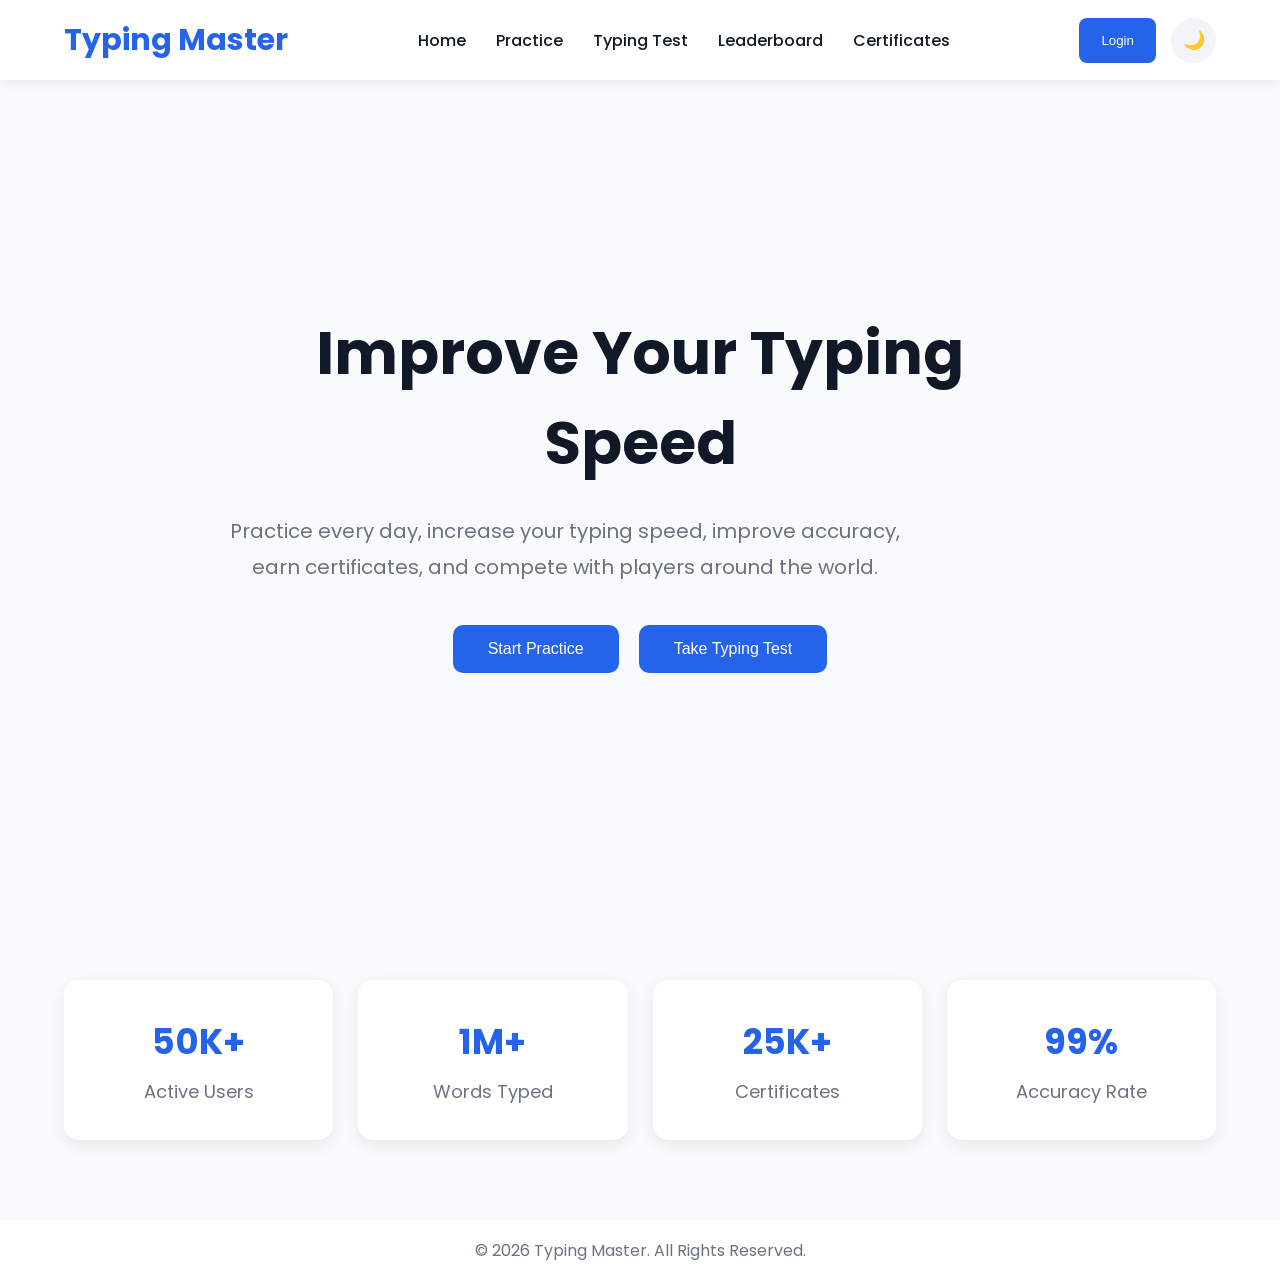
==== frontend/index.html @ 2eed5bc2 "Initial project setup" ====
<!DOCTYPE html>
<html lang="en">

<head>
    <!-- Character Encoding -->
    <meta charset="UTF-8">

    <!-- Responsive Website -->
    <meta name="viewport" content="width=device-width, initial-scale=1.0">

    <!-- Website Title -->
    <title>Typing Master</title>

    <!-- Google Font -->
    <link rel="preconnect" href="https://fonts.googleapis.com">
    <link rel="preconnect" href="https://fonts.gstatic.com" crossorigin>

    <link href="https://fonts.googleapis.com/css2?family=Poppins:wght@300;400;500;600;700&display=swap"
        rel="stylesheet">

    <!-- CSS -->
    <link rel="stylesheet" href="./assets/css/style.css">
</head>

<body>
    <body>
    
        <!-- ================= HEADER START ================= -->
    
        <header>
    
            <nav>
            
                <div class="logo">
                    <h1>Typing Master</h1>
                </div>
            
                <ul class="nav-links">
            
                    <li><a href="#">Home</a></li>
            
                    <li><a href="#">Practice</a></li>
            
                    <li><a href="#">Typing Test</a></li>
            
                    <li><a href="#">Leaderboard</a></li>
            
                    <li><a href="#">Certificates</a></li>
            
                </ul>
            
                <div class="nav-right">
            
                    <button class="login-btn">Login</button>
            
                    <button class="theme-btn">🌙</button>
            
                </div>
            
            </nav>
    
        </header>
    
        <!-- ================= HEADER END ================= -->
    
    
        <!-- ================= MAIN START ================= -->
    
        <main>
        
            <section class="hero">
        
                <div class="hero-content">
        
                    <h1>Improve Your Typing Speed</h1>
        
                    <p>
                        Practice every day, increase your typing speed,
                        improve accuracy, earn certificates, and compete
                        with players around the world.
                    </p>
        
                    <div class="hero-buttons">
        
                        <button class="primary-btn">
                            Start Practice
                        </button>
        
                        <button class="secondary-btn">
                            Take Typing Test
                        </button>
        
                    </div>
        
                </div>
        
            </section>
            <section class="stats">
            
                <div class="card">
            
                    <h2>50K+</h2>
            
                    <p>Active Users</p>
            
                </div>
            
                <div class="card">
            
                    <h2>1M+</h2>
            
                    <p>Words Typed</p>
            
                </div>
            
                <div class="card">
            
                    <h2>25K+</h2>
            
                    <p>Certificates</p>
            
                </div>
            
                <div class="card">
            
                    <h2>99%</h2>
            
                    <p>Accuracy Rate</p>
            
                </div>
            
            </section>
        
        </main>
    
        <!-- ================= MAIN END ================= -->
    
    
        <!-- ================= FOOTER START ================= -->
    
        <footer>
    
            <p>© 2026 Typing Master. All Rights Reserved.</p>
    
        </footer>
    
        <!-- ================= FOOTER END ================= -->
    
    
        <script src="./assets/js/script.js"></script>
    
    </body>

</body>

</html>
---- frontend/assets/css/style.css ----
/* Google Font */
@import url("https://fonts.googleapis.com/css2?family=Poppins:wght@300;400;500;600;700&display=swap");

/* Reset */

* {
    margin: 0;
    padding: 0;
    box-sizing: border-box;
}

/* Variables */

:root {
    --primary: #2563eb;
    --secondary: #1e293b;
    --background: #f8fafc;
    --white: #ffffff;
    --text: #111827;
    --gray: #6b7280;
}

/* Body */

body {
    font-family: "Poppins", sans-serif;
    background: var(--background);
    color: var(--text);
}

/* Navbar */

header {
    background: var(--white);
    box-shadow: 0 2px 10px rgba(0, 0, 0, 0.08);
}

nav {
    width: 90%;
    max-width: 1200px;
    height: 80px;
    margin: auto;

    display: flex;
    justify-content: space-between;
    align-items: center;
}

.logo h1 {
    color: var(--primary);
    font-size: 28px;
}

.nav-links {
    display: flex;
    gap: 30px;
}

.nav-links a {
    text-decoration: none;
    color: var(--text);
    font-weight: 500;
    transition: 0.3s;
}

.nav-links a:hover {
    color: var(--primary);
}

.theme-toggle {
    font-size: 22px;
    cursor: pointer;
}

/* Hero */

.hero {
    min-height: calc(100vh - 140px);

    display: flex;
    flex-direction: column;

    justify-content: center;
    align-items: center;

    text-align: center;

    padding: 20px;
}

.hero h2 {
    font-size: 52px;
    margin-bottom: 20px;
}

.hero p {
    width: 700px;
    max-width: 90%;
    color: var(--gray);
    line-height: 1.8;
    margin-bottom: 40px;
}

.hero-buttons {
    display: flex;
    gap: 20px;
}

.hero-buttons button {
    padding: 15px 35px;
    border: none;
    border-radius: 10px;
    background: var(--primary);
    color: white;
    cursor: pointer;
    font-size: 16px;
    transition: .3s;
}

.hero-buttons button:hover {
    transform: translateY(-5px);
}

/* Footer */

footer {
    height: 60px;

    display: flex;
    justify-content: center;
    align-items: center;

    background: white;
    color: var(--gray);
}   

/* ================= NAVBAR ================= */

header {
    background: white;
    box-shadow: 0 2px 10px rgba(0, 0, 0, .08);
}

nav {
    width: 90%;
    max-width: 1200px;
    margin: auto;

    height: 80px;

    display: flex;
    justify-content: space-between;
    align-items: center;
}

.logo h1 {
    color: #2563EB;
    font-size: 30px;
}

.nav-links {
    display: flex;
    gap: 30px;
    list-style: none;
}

.nav-links a {

    text-decoration: none;
    color: #111827;
    font-weight: 500;

    transition: .3s;
}

.nav-links a:hover {

    color: #2563EB;

}

.nav-right {

    display: flex;
    gap: 15px;

}

.login-btn {

    padding: 10px 22px;

    border: none;

    background: #2563EB;

    color: white;

    border-radius: 8px;

    cursor: pointer;

}

.theme-btn {

    width: 45px;

    height: 45px;

    border: none;

    border-radius: 50%;

    cursor: pointer;

    background: #F1F5F9;

    font-size: 18px;

}

/* ================= HERO ================= */

.hero {

    height: calc(100vh - 80px);

    display: flex;

    justify-content: center;

    align-items: center;

    text-align: center;

    padding: 20px;

}

.hero-content {

    max-width: 850px;

}

.hero h1 {

    font-size: 60px;

    color: #111827;

    margin-bottom: 25px;

}

.hero p {

    font-size: 20px;

    color: #6B7280;

    line-height: 1.8;

    margin-bottom: 40px;

}

.hero-buttons {

    display: flex;

    justify-content: center;

    gap: 20px;

}

.primary-btn {

    background: #2563EB;

    color: white;

    border: none;

    padding: 15px 35px;

    border-radius: 10px;

    cursor: pointer;

    font-size: 17px;

    transition: .3s;

}

.primary-btn:hover {

    transform: translateY(-5px);

}

.secondary-btn {

    background: white;

    color: #2563EB;

    border: 2px solid #2563EB;

    padding: 15px 35px;

    border-radius: 10px;

    cursor: pointer;

    font-size: 17px;

    transition: .3s;

}

.secondary-btn:hover {

    background: #2563EB;

    color: white;

}   

/* ================= STATS ================= */

.stats {

    width: 90%;

    max-width: 1200px;

    margin: 80px auto;

    display: grid;

    grid-template-columns: repeat(4, 1fr);

    gap: 25px;

}

.card {

    background: white;

    padding: 35px;

    border-radius: 15px;

    text-align: center;

    box-shadow: 0 5px 15px rgba(0, 0, 0, .08);

    transition: .3s;

}

.card:hover {

    transform: translateY(-8px);

}

.card h2 {

    color: #2563EB;

    font-size: 35px;

    margin-bottom: 10px;

}

.card p {

    color: #6B7280;

    font-size: 18px;

}
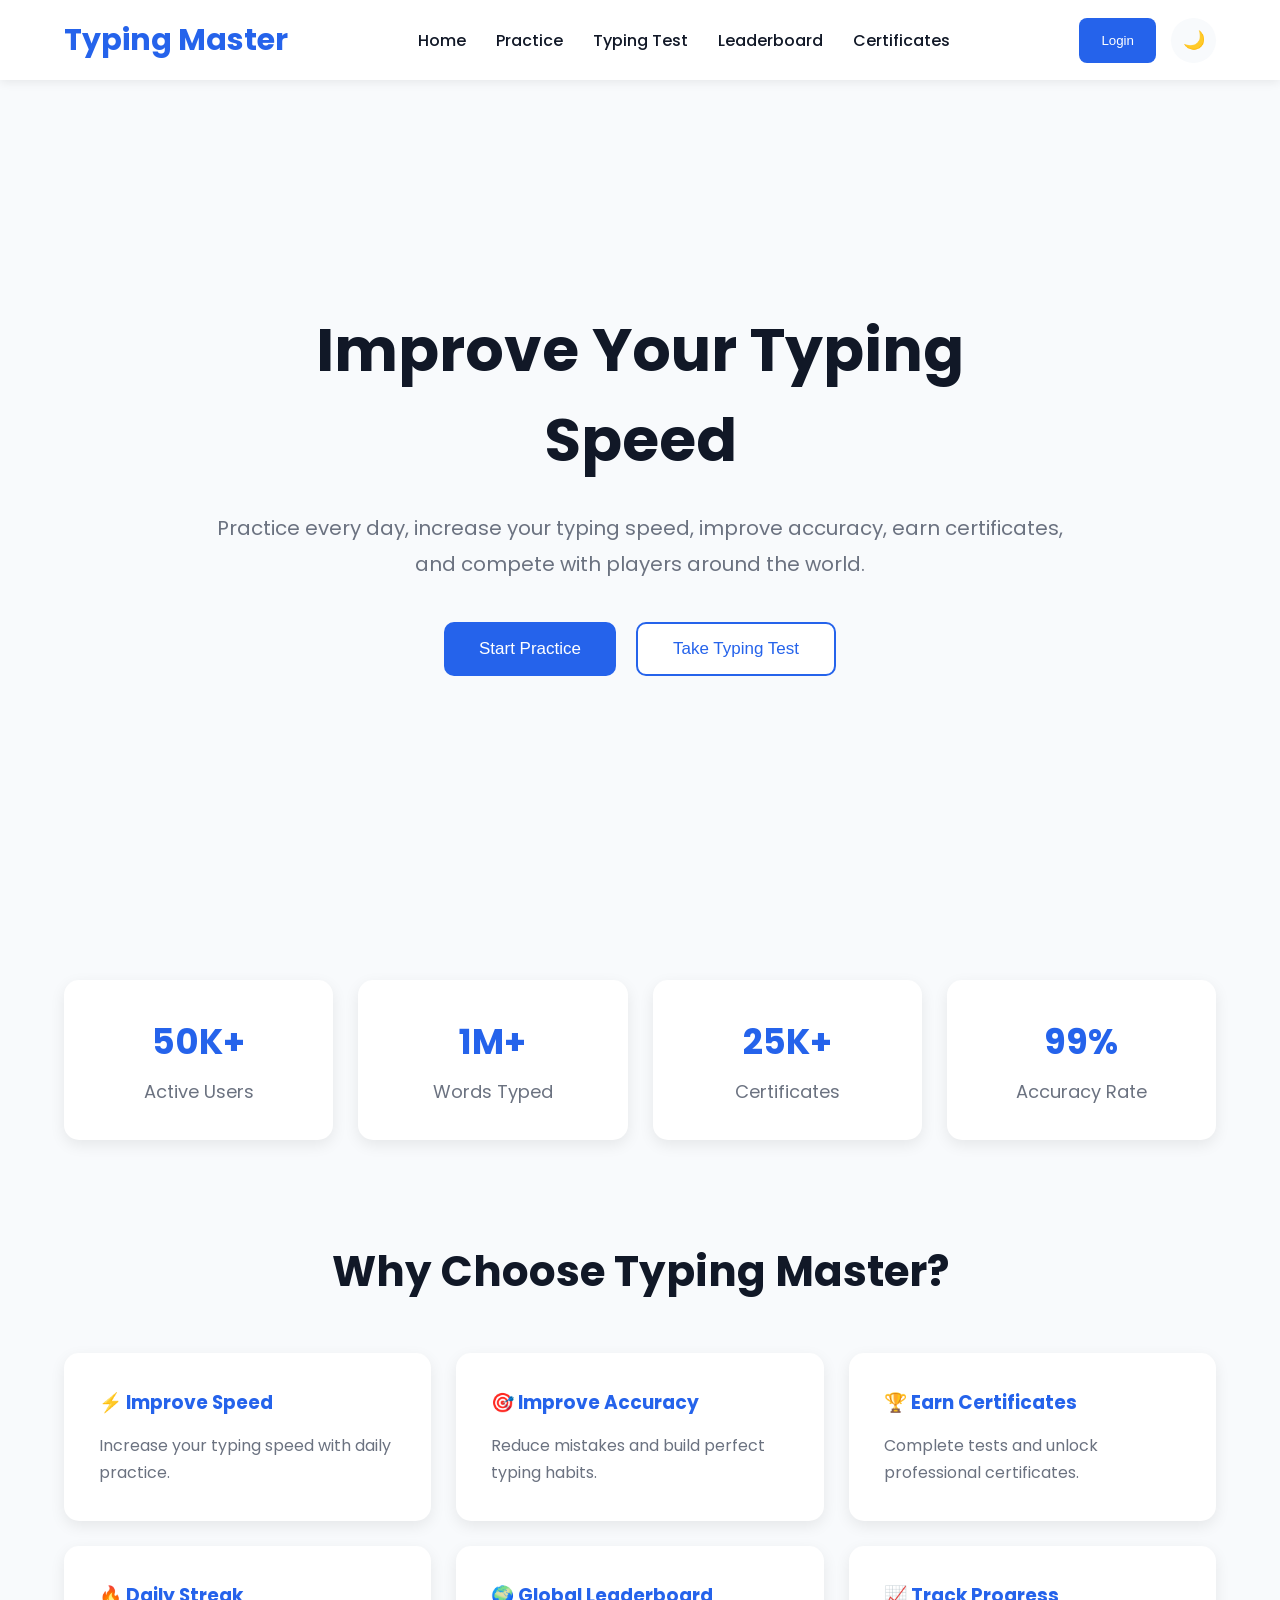
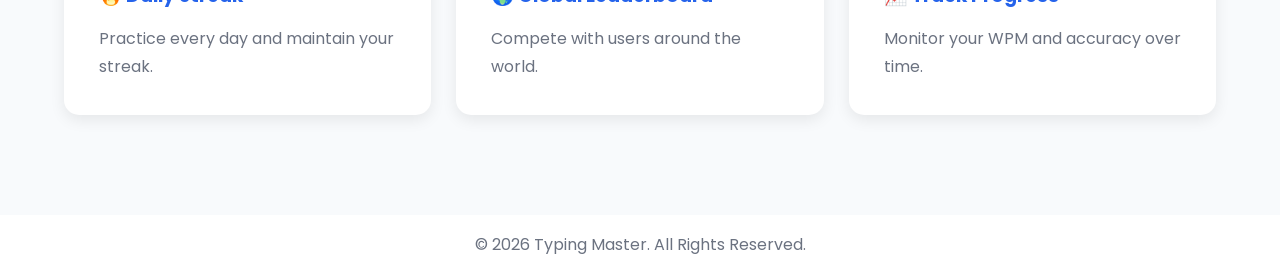
==== commit 2c73f61f: "Add features section" ====
--- a/frontend/index.html
+++ b/frontend/index.html
@@ -130,7 +130,45 @@
                 </div>
             
             </section>
+        <section class="features">
         
+            <h2>Why Choose Typing Master?</h2>
+        
+            <div class="feature-grid">
+        
+                <div class="feature-card">
+                    <h3>⚡ Improve Speed</h3>
+                    <p>Increase your typing speed with daily practice.</p>
+                </div>
+        
+                <div class="feature-card">
+                    <h3>🎯 Improve Accuracy</h3>
+                    <p>Reduce mistakes and build perfect typing habits.</p>
+                </div>
+        
+                <div class="feature-card">
+                    <h3>🏆 Earn Certificates</h3>
+                    <p>Complete tests and unlock professional certificates.</p>
+                </div>
+        
+                <div class="feature-card">
+                    <h3>🔥 Daily Streak</h3>
+                    <p>Practice every day and maintain your streak.</p>
+                </div>
+        
+                <div class="feature-card">
+                    <h3>🌍 Global Leaderboard</h3>
+                    <p>Compete with users around the world.</p>
+                </div>
+        
+                <div class="feature-card">
+                    <h3>📈 Track Progress</h3>
+                    <p>Monitor your WPM and accuracy over time.</p>
+                </div>
+        
+            </div>
+        
+        </section>
         </main>
     
         <!-- ================= MAIN END ================= -->
--- a/frontend/assets/css/style.css
+++ b/frontend/assets/css/style.css
@@ -1,7 +1,7 @@
 /* Google Font */
 @import url("https://fonts.googleapis.com/css2?family=Poppins:wght@300;400;500;600;700&display=swap");
 
-/* Reset */
+/* ================= RESET ================= */
 
 * {
     margin: 0;
@@ -9,29 +9,39 @@
     box-sizing: border-box;
 }
 
-/* Variables */
+/* ================= VARIABLES ================= */
 
 :root {
+    --bg: #f8fafc;
+    --card: #ffffff;
+    --text: #111827;
     --primary: #2563eb;
-    --secondary: #1e293b;
-    --background: #f8fafc;
-    --white: #ffffff;
-    --text: #111827;
     --gray: #6b7280;
 }
 
-/* Body */
+/* Dark Theme */
+
+.dark {
+    --bg: #0f172a;
+    --card: #1e293b;
+    --text: #f8fafc;
+    --primary: #3b82f6;
+    --gray: #cbd5e1;
+}
+
+/* ================= BODY ================= */
 
 body {
     font-family: "Poppins", sans-serif;
-    background: var(--background);
-    color: var(--text);
-}
-
-/* Navbar */
+    background: var(--bg);
+    color: var(--text);
+    transition: 0.3s;
+}
+
+/* ================= HEADER ================= */
 
 header {
-    background: var(--white);
+    background: var(--card);
     box-shadow: 0 2px 10px rgba(0, 0, 0, 0.08);
 }
 
@@ -48,11 +58,12 @@
 
 .logo h1 {
     color: var(--primary);
-    font-size: 28px;
+    font-size: 30px;
 }
 
 .nav-links {
     display: flex;
+    list-style: none;
     gap: 30px;
 }
 
@@ -67,35 +78,56 @@
     color: var(--primary);
 }
 
-.theme-toggle {
-    font-size: 22px;
-    cursor: pointer;
-}
-
-/* Hero */
+.nav-right {
+    display: flex;
+    gap: 15px;
+}
+
+.login-btn {
+    padding: 10px 22px;
+    border: none;
+    border-radius: 8px;
+    background: var(--primary);
+    color: white;
+    cursor: pointer;
+}
+
+.theme-btn {
+    width: 45px;
+    height: 45px;
+    border: none;
+    border-radius: 50%;
+    cursor: pointer;
+    background: var(--bg);
+    color: var(--text);
+    font-size: 18px;
+}
+
+/* ================= HERO ================= */
 
 .hero {
-    min-height: calc(100vh - 140px);
-
-    display: flex;
-    flex-direction: column;
-
+    height: calc(100vh - 80px);
+
+    display: flex;
     justify-content: center;
     align-items: center;
-
     text-align: center;
 
     padding: 20px;
 }
 
-.hero h2 {
-    font-size: 52px;
-    margin-bottom: 20px;
+.hero-content {
+    max-width: 850px;
+}
+
+.hero h1 {
+    font-size: 60px;
+    margin-bottom: 25px;
+    color: var(--text);
 }
 
 .hero p {
-    width: 700px;
-    max-width: 90%;
+    font-size: 20px;
     color: var(--gray);
     line-height: 1.8;
     margin-bottom: 40px;
@@ -103,25 +135,80 @@
 
 .hero-buttons {
     display: flex;
+    justify-content: center;
     gap: 20px;
 }
 
-.hero-buttons button {
-    padding: 15px 35px;
-    border: none;
-    border-radius: 10px;
+.primary-btn {
     background: var(--primary);
     color: white;
-    cursor: pointer;
-    font-size: 16px;
-    transition: .3s;
-}
-
-.hero-buttons button:hover {
+    border: none;
+    padding: 15px 35px;
+    border-radius: 10px;
+    cursor: pointer;
+    font-size: 17px;
+    transition: 0.3s;
+}
+
+.primary-btn:hover {
     transform: translateY(-5px);
 }
 
-/* Footer */
+.secondary-btn {
+    background: var(--card);
+    color: var(--primary);
+    border: 2px solid var(--primary);
+    padding: 15px 35px;
+    border-radius: 10px;
+    cursor: pointer;
+    font-size: 17px;
+    transition: 0.3s;
+}
+
+.secondary-btn:hover {
+    background: var(--primary);
+    color: white;
+}
+
+/* ================= STATS ================= */
+
+.stats {
+    width: 90%;
+    max-width: 1200px;
+
+    margin: 80px auto;
+
+    display: grid;
+    grid-template-columns: repeat(4, 1fr);
+
+    gap: 25px;
+}
+
+.card {
+    background: var(--card);
+    padding: 35px;
+    border-radius: 15px;
+    text-align: center;
+    box-shadow: 0 5px 15px rgba(0, 0, 0, 0.08);
+    transition: 0.3s;
+}
+
+.card:hover {
+    transform: translateY(-8px);
+}
+
+.card h2 {
+    color: var(--primary);
+    font-size: 35px;
+    margin-bottom: 10px;
+}
+
+.card p {
+    color: var(--gray);
+    font-size: 18px;
+}
+
+/* ================= FOOTER ================= */
 
 footer {
     height: 60px;
@@ -130,260 +217,73 @@
     justify-content: center;
     align-items: center;
 
-    background: white;
-    color: var(--gray);
-}   
-
-/* ================= NAVBAR ================= */
-
-header {
-    background: white;
-    box-shadow: 0 2px 10px rgba(0, 0, 0, .08);
-}
-
-nav {
+    background: var(--card);
+    color: var(--gray);
+}
+
+/* ================= FEATURES ================= */
+
+.features {
+
     width: 90%;
     max-width: 1200px;
-    margin: auto;
-
-    height: 80px;
-
-    display: flex;
-    justify-content: space-between;
-    align-items: center;
-}
-
-.logo h1 {
-    color: #2563EB;
-    font-size: 30px;
-}
-
-.nav-links {
-    display: flex;
-    gap: 30px;
-    list-style: none;
-}
-
-.nav-links a {
-
-    text-decoration: none;
-    color: #111827;
-    font-weight: 500;
+
+    margin: 100px auto;
+
+}
+
+.features h2 {
+
+    text-align: center;
+
+    font-size: 42px;
+
+    margin-bottom: 50px;
+
+}
+
+.feature-grid {
+
+    display: grid;
+
+    grid-template-columns: repeat(3, 1fr);
+
+    gap: 25px;
+
+}
+
+.feature-card {
+
+    background: var(--card);
+
+    padding: 35px;
+
+    border-radius: 15px;
+
+    box-shadow: 0 5px 15px rgba(0, 0, 0, .08);
 
     transition: .3s;
-}
-
-.nav-links a:hover {
-
-    color: #2563EB;
-
-}
-
-.nav-right {
-
-    display: flex;
-    gap: 15px;
-
-}
-
-.login-btn {
-
-    padding: 10px 22px;
-
-    border: none;
-
-    background: #2563EB;
-
-    color: white;
-
-    border-radius: 8px;
-
-    cursor: pointer;
-
-}
-
-.theme-btn {
-
-    width: 45px;
-
-    height: 45px;
-
-    border: none;
-
-    border-radius: 50%;
-
-    cursor: pointer;
-
-    background: #F1F5F9;
-
-    font-size: 18px;
-
-}
-
-/* ================= HERO ================= */
-
-.hero {
-
-    height: calc(100vh - 80px);
-
-    display: flex;
-
-    justify-content: center;
-
-    align-items: center;
-
-    text-align: center;
-
-    padding: 20px;
-
-}
-
-.hero-content {
-
-    max-width: 850px;
-
-}
-
-.hero h1 {
-
-    font-size: 60px;
-
-    color: #111827;
-
-    margin-bottom: 25px;
-
-}
-
-.hero p {
-
-    font-size: 20px;
-
-    color: #6B7280;
-
-    line-height: 1.8;
-
-    margin-bottom: 40px;
-
-}
-
-.hero-buttons {
-
-    display: flex;
-
-    justify-content: center;
-
-    gap: 20px;
-
-}
-
-.primary-btn {
-
-    background: #2563EB;
-
-    color: white;
-
-    border: none;
-
-    padding: 15px 35px;
-
-    border-radius: 10px;
-
-    cursor: pointer;
-
-    font-size: 17px;
-
-    transition: .3s;
-
-}
-
-.primary-btn:hover {
-
-    transform: translateY(-5px);
-
-}
-
-.secondary-btn {
-
-    background: white;
-
-    color: #2563EB;
-
-    border: 2px solid #2563EB;
-
-    padding: 15px 35px;
-
-    border-radius: 10px;
-
-    cursor: pointer;
-
-    font-size: 17px;
-
-    transition: .3s;
-
-}
-
-.secondary-btn:hover {
-
-    background: #2563EB;
-
-    color: white;
-
-}   
-
-/* ================= STATS ================= */
-
-.stats {
-
-    width: 90%;
-
-    max-width: 1200px;
-
-    margin: 80px auto;
-
-    display: grid;
-
-    grid-template-columns: repeat(4, 1fr);
-
-    gap: 25px;
-
-}
-
-.card {
-
-    background: white;
-
-    padding: 35px;
-
-    border-radius: 15px;
-
-    text-align: center;
-
-    box-shadow: 0 5px 15px rgba(0, 0, 0, .08);
-
-    transition: .3s;
-
-}
-
-.card:hover {
-
-    transform: translateY(-8px);
-
-}
-
-.card h2 {
-
-    color: #2563EB;
-
-    font-size: 35px;
-
-    margin-bottom: 10px;
-
-}
-
-.card p {
-
-    color: #6B7280;
-
-    font-size: 18px;
+
+}
+
+.feature-card:hover {
+
+    transform: translateY(-10px);
+
+}
+
+.feature-card h3 {
+
+    margin-bottom: 15px;
+
+    color: var(--primary);
+
+}
+
+.feature-card p {
+
+    color: var(--gray);
+
+    line-height: 1.7;
 
 }
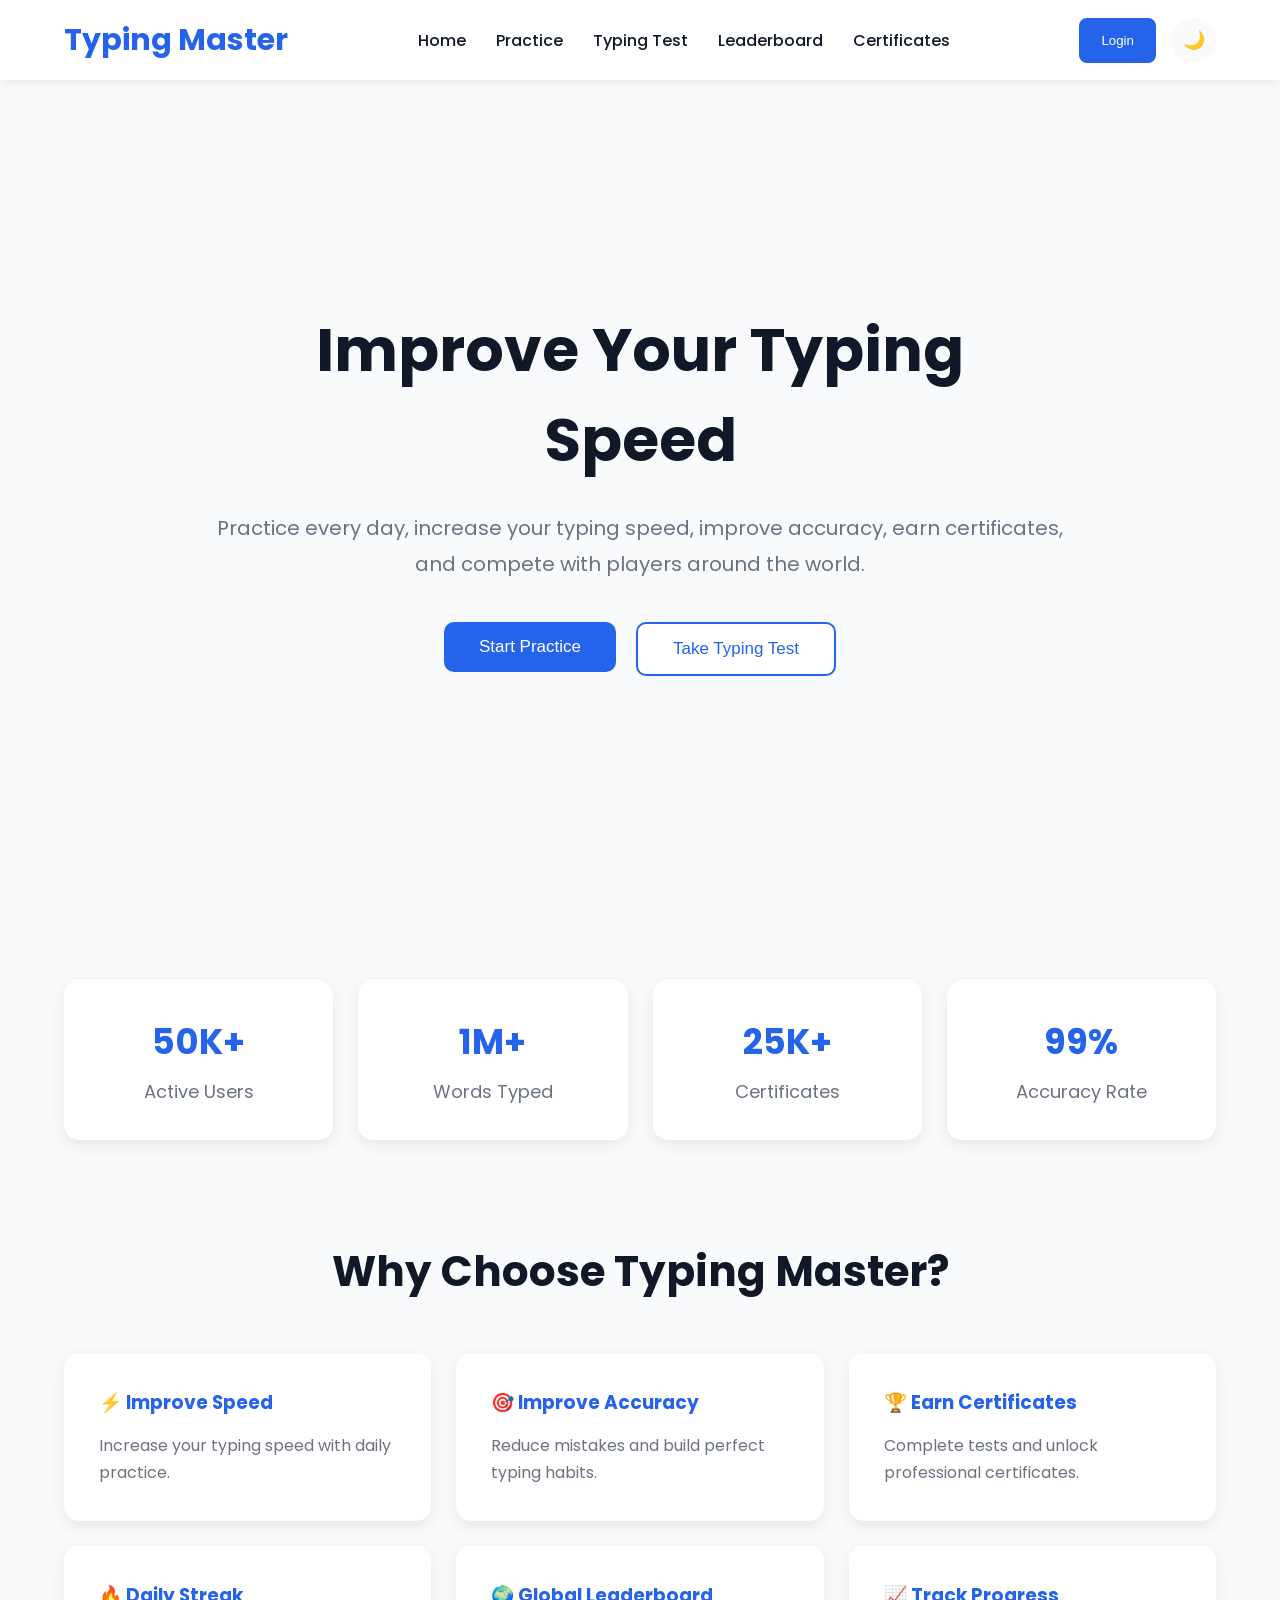
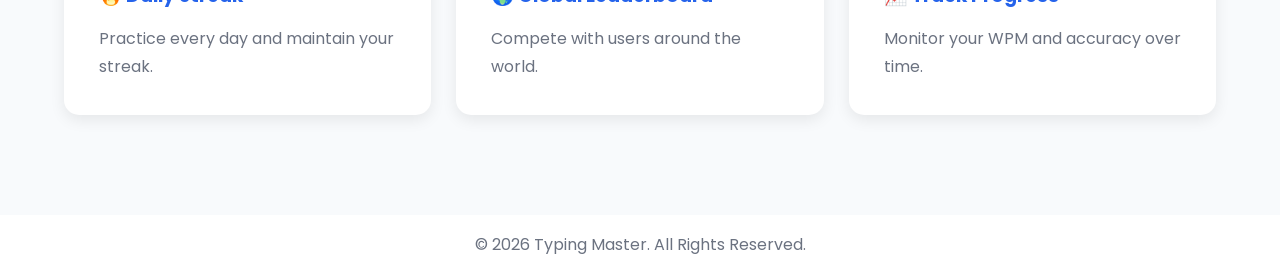
==== commit 1d17ccde: "Create typing practice page" ====
--- a/frontend/index.html
+++ b/frontend/index.html
@@ -82,9 +82,11 @@
         
                     <div class="hero-buttons">
         
-                        <button class="primary-btn">
-                            Start Practice
-                        </button>
+                        <a href="./pages/practice.html">
+                            <button class="primary-btn">
+                                Start Practice
+                            </button>
+                        </a>
         
                         <button class="secondary-btn">
                             Take Typing Test
--- a/frontend/assets/css/style.css
+++ b/frontend/assets/css/style.css
@@ -286,4 +286,93 @@
 
     line-height: 1.7;
 
+}
+
+
+/* ================= PRACTICE ================= */
+
+.practice {
+
+    width: 90%;
+
+    max-width: 900px;
+
+    margin: 80px auto;
+
+}
+
+.practice h1 {
+
+    text-align: center;
+
+    margin-bottom: 40px;
+
+}
+
+.typing-box {
+
+    background: var(--card);
+
+    padding: 30px;
+
+    border-radius: 15px;
+
+    font-size: 22px;
+
+    line-height: 2;
+
+    margin-bottom: 30px;
+
+}
+
+textarea {
+
+    width: 100%;
+
+    height: 180px;
+
+    padding: 20px;
+
+    font-size: 20px;
+
+    border-radius: 12px;
+
+    outline: none;
+
+    resize: none;
+
+}
+
+.result {
+
+    display: flex;
+
+    justify-content: space-between;
+
+    margin-top: 30px;
+
+}
+
+.result div {
+
+    text-align: center;
+
+}
+
+#restartBtn {
+
+    margin-top: 40px;
+
+    padding: 15px 35px;
+
+    border: none;
+
+    border-radius: 10px;
+
+    background: var(--primary);
+
+    color: white;
+
+    cursor: pointer;
+
 }
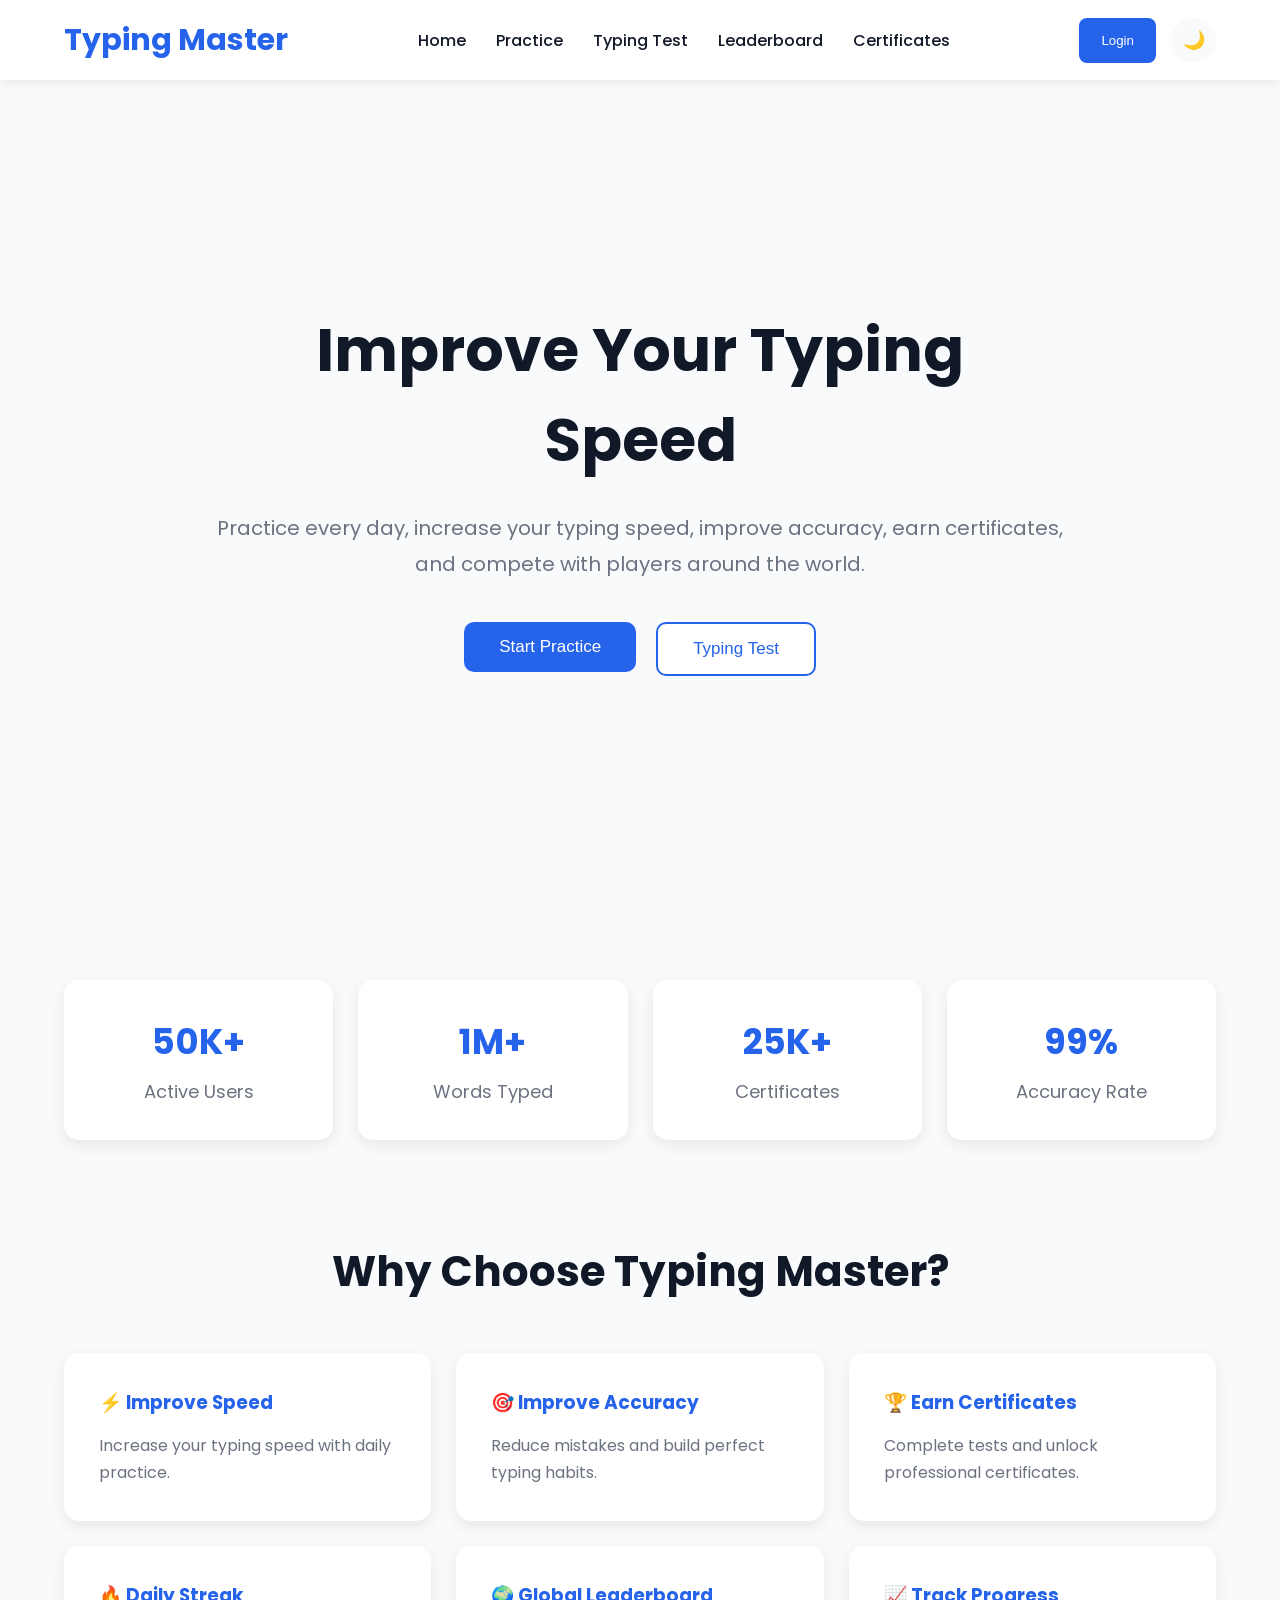
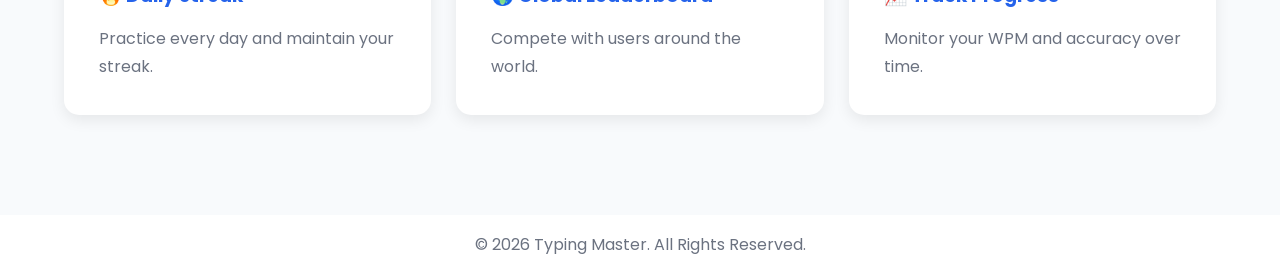
==== commit fb2ac7d3: "Add result page" ====
--- a/frontend/index.html
+++ b/frontend/index.html
@@ -87,10 +87,18 @@
                                 Start Practice
                             </button>
                         </a>
-        
-                        <button class="secondary-btn">
-                            Take Typing Test
-                        </button>
+
+                        <a href="./pages/test.html">
+                        
+                            <button class="secondary-btn">
+                        
+                                Typing Test
+                        
+                            </button>
+                        
+                        </a>
+        
+                        
         
                     </div>
         
--- a/frontend/assets/css/style.css
+++ b/frontend/assets/css/style.css
@@ -375,4 +375,171 @@
 
     cursor: pointer;
 
+}
+
+/* ===== Typing Colors ===== */
+
+.correct {
+
+    color: green;
+}
+
+.wrong {
+
+    color: red;
+
+    background: #ffd6d6;
+
+}
+
+.active {
+
+    background: yellow;
+
+}
+
+textarea:disabled {
+
+    background: #e5e7eb;
+
+    cursor: not-allowed;
+
+}
+
+/* ================= DIFFICULTY ================= */
+
+.difficulty {
+
+    display: flex;
+
+    justify-content: center;
+
+    align-items: center;
+
+    gap: 15px;
+
+    margin-bottom: 30px;
+
+}
+
+.difficulty label {
+
+    font-size: 18px;
+
+    font-weight: 600;
+
+}
+
+.difficulty select {
+
+    padding: 10px 18px;
+
+    border-radius: 8px;
+
+    border: 2px solid var(--primary);
+
+    background: var(--card);
+
+    color: var(--text);
+
+    font-size: 16px;
+
+    cursor: pointer;
+
+}
+
+/* ================= PROGRESS ================= */
+
+.progress-container {
+
+    width: 100%;
+
+    height: 12px;
+
+    background: #d1d5db;
+
+    border-radius: 20px;
+
+    overflow: hidden;
+
+    margin-bottom: 15px;
+
+}
+
+.progress-bar {
+
+    width: 0%;
+
+    height: 100%;
+
+    background: var(--primary);
+
+    transition: .3s;
+
+}
+
+.progress-text {
+
+    text-align: right;
+
+    margin-bottom: 20px;
+
+    color: var(--gray);
+
+    font-weight: 600;
+
+}
+
+/* ================= CHARACTER COUNT ================= */
+
+.character-count {
+
+    text-align: right;
+
+    margin-bottom: 20px;
+
+    color: var(--gray);
+
+    font-weight: 600;
+
+}
+
+/* ================= TEST ================= */
+
+.test-options {
+
+    display: flex;
+
+    justify-content: center;
+
+    gap: 20px;
+
+    margin: 40px 0;
+
+}
+
+.time-btn {
+
+    padding: 15px 30px;
+
+    border: none;
+
+    border-radius: 10px;
+
+    cursor: pointer;
+
+    background: var(--card);
+
+    color: var(--text);
+
+    box-shadow: 0 3px 10px rgba(0, 0, 0, .08);
+
+}
+
+.active-time {
+
+    background: var(--primary);
+
+    color: white;
+
 }
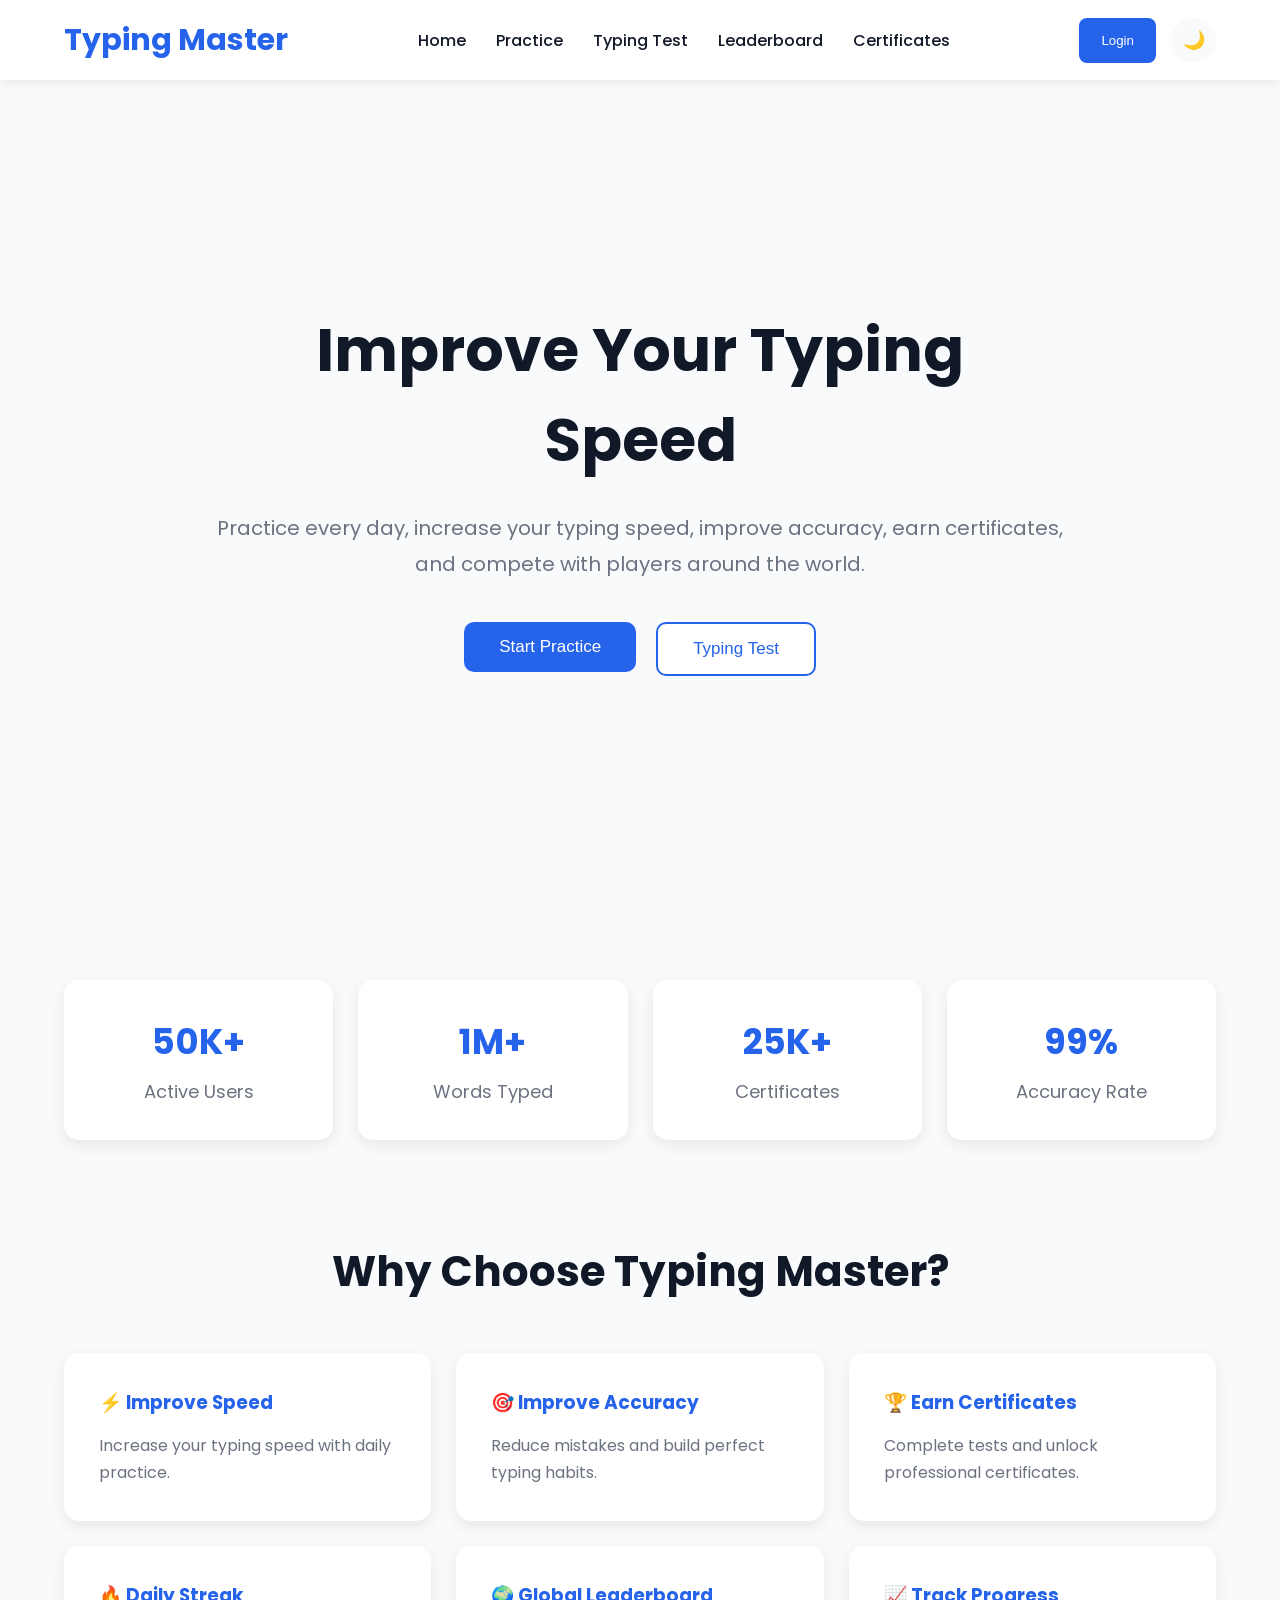
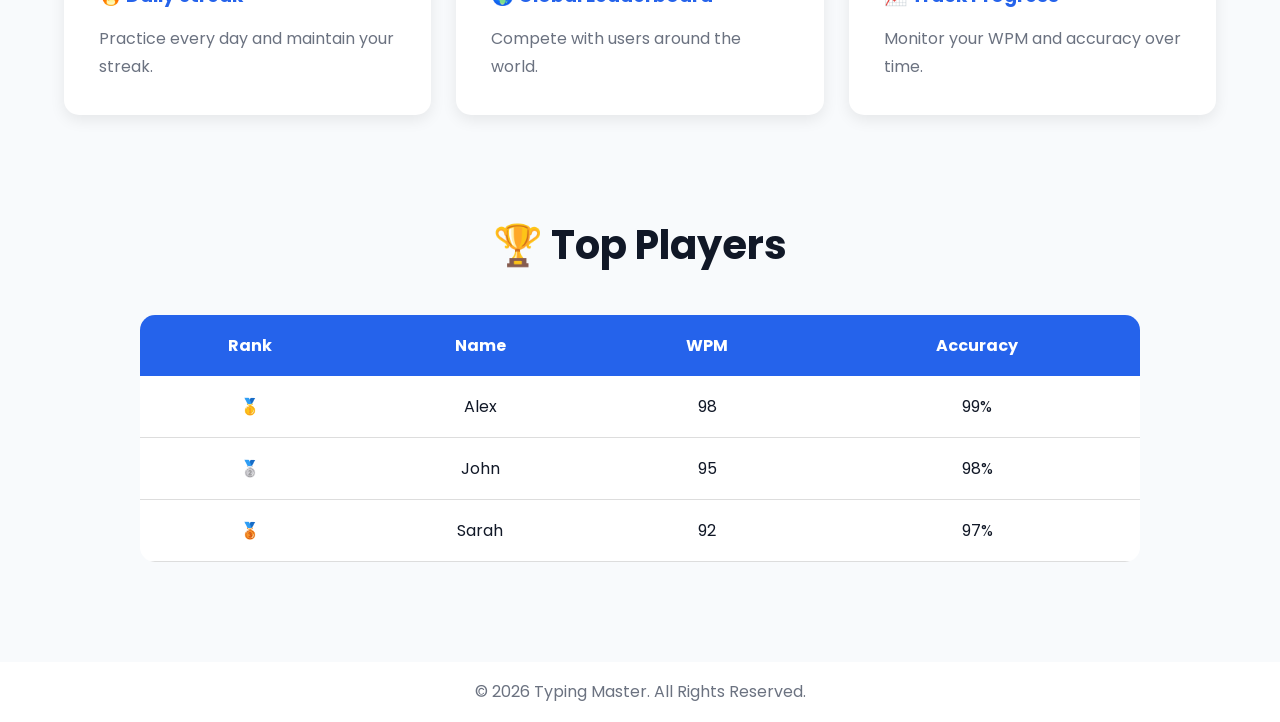
==== commit feba1cd0: "Add leaderboard section" ====
--- a/frontend/index.html
+++ b/frontend/index.html
@@ -185,7 +185,71 @@
     
     
         <!-- ================= FOOTER START ================= -->
-    
+    <section class="leaderboard">
+    
+        <h2>🏆 Top Players</h2>
+    
+        <table>
+    
+            <thead>
+    
+                <tr>
+    
+                    <th>Rank</th>
+    
+                    <th>Name</th>
+    
+                    <th>WPM</th>
+    
+                    <th>Accuracy</th>
+    
+                </tr>
+    
+            </thead>
+    
+            <tbody>
+    
+                <tr>
+    
+                    <td>🥇</td>
+    
+                    <td>Alex</td>
+    
+                    <td>98</td>
+    
+                    <td>99%</td>
+    
+                </tr>
+    
+                <tr>
+    
+                    <td>🥈</td>
+    
+                    <td>John</td>
+    
+                    <td>95</td>
+    
+                    <td>98%</td>
+    
+                </tr>
+    
+                <tr>
+    
+                    <td>🥉</td>
+    
+                    <td>Sarah</td>
+    
+                    <td>92</td>
+    
+                    <td>97%</td>
+    
+                </tr>
+    
+            </tbody>
+    
+        </table>
+    
+    </section>
         <footer>
     
             <p>© 2026 Typing Master. All Rights Reserved.</p>
--- a/frontend/assets/css/style.css
+++ b/frontend/assets/css/style.css
@@ -542,4 +542,66 @@
 
     color: white;
 
+}
+
+/* ================= LEADERBOARD ================= */
+
+.leaderboard {
+
+    width: 90%;
+
+    max-width: 1000px;
+
+    margin: 100px auto;
+
+}
+
+.leaderboard h2 {
+
+    text-align: center;
+
+    margin-bottom: 40px;
+
+    font-size: 40px;
+
+}
+
+table {
+
+    width: 100%;
+
+    border-collapse: collapse;
+
+    background: var(--card);
+
+    border-radius: 15px;
+
+    overflow: hidden;
+
+}
+
+th {
+
+    background: var(--primary);
+
+    color: white;
+
+    padding: 18px;
+
+}
+
+td {
+
+    padding: 18px;
+
+    text-align: center;
+
+    border-bottom: 1px solid #ddd;
+
+}
+
+tr:hover {
+
+    background: #f1f5f9;
+
 }
